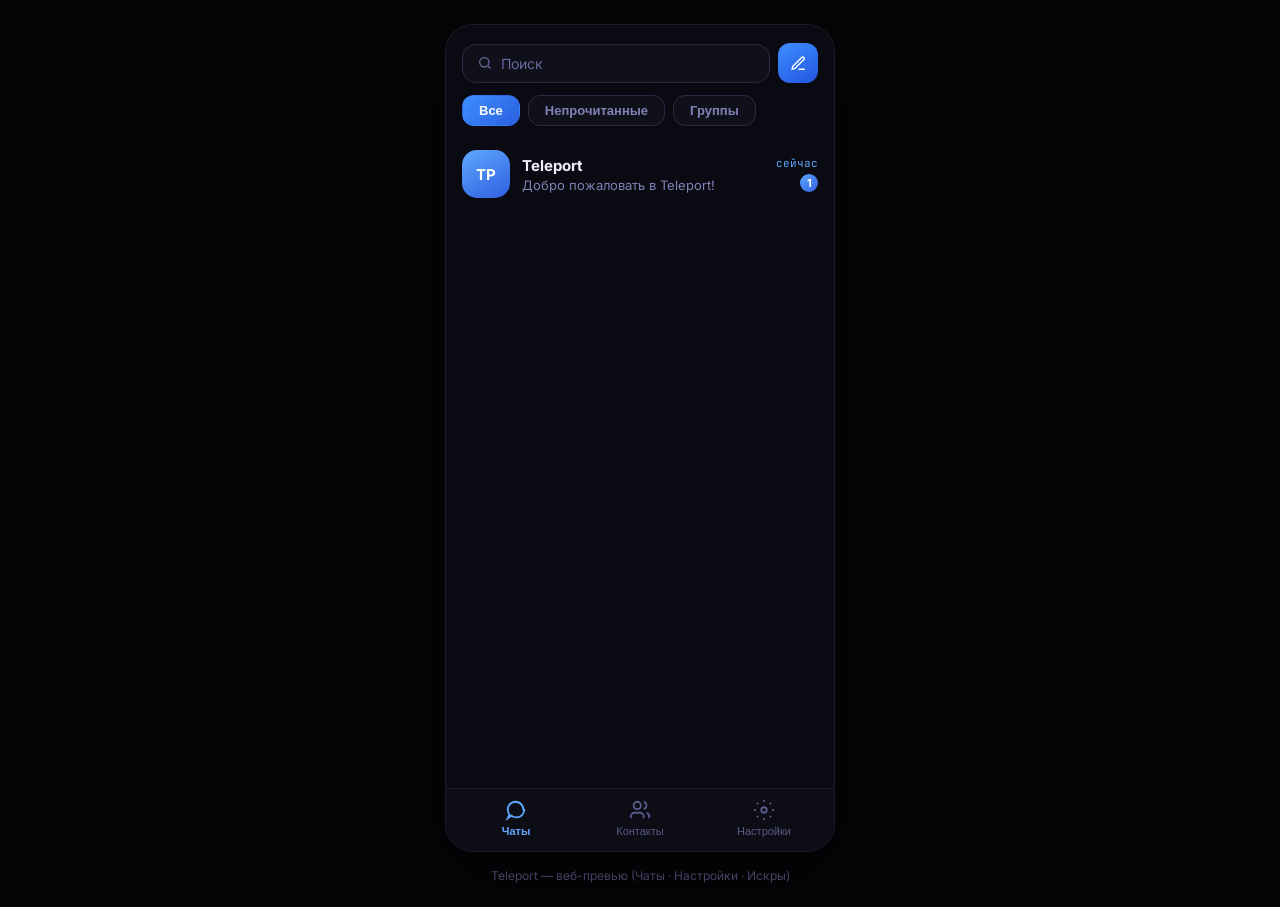
==== web-preview/index.html @ b248bbad "Deploy Teleport: profile UI, pill nav, settings v6, admin, iskry store" ====
<!DOCTYPE html>
<html lang="ru">
<head>
  <meta charset="UTF-8" />
  <meta name="viewport" content="width=device-width, initial-scale=1.0" />
  <title>Teleport — веб-превью</title>
  <link rel="stylesheet" href="https://fonts.googleapis.com/css2?family=Inter:wght@400;600;700;800&family=JetBrains+Mono:wght@400;700&family=Manrope:wght@500;700;800&display=swap" />
  <style>
    * { box-sizing: border-box; margin: 0; padding: 0; }
    body {
      min-height: 100vh; display: flex; align-items: center; justify-content: center;
      background: #050508; font-family: Inter, system-ui, sans-serif; padding: 24px;
    }
    .wrap { display: flex; flex-direction: column; align-items: center; }
    .phone {
      width: 390px; max-width: 100%; height: 844px; max-height: 92vh;
      background: #0A0A12; border-radius: 28px; border: 1px solid #1C1C2C;
      overflow: hidden; display: flex; flex-direction: column;
      box-shadow: 0 24px 80px rgba(0,0,0,.55); position: relative;
    }
    .screen { flex: 1; display: none; flex-direction: column; overflow: hidden; min-height: 0; }
    .screen.active { display: flex; }
    .scroll { flex: 1; overflow-y: auto; }
    .caption { text-align: center; color: #5C5A88; font-size: 12px; margin-top: 16px; }
    .nav {
      display: flex; align-items: center; justify-content: space-around;
      padding: 10px 8px 14px; border-top: 1px solid #1C1C2C; background: #0D0D16; flex-shrink: 0;
    }
    .tab {
      display: flex; flex-direction: column; align-items: center; gap: 4px;
      color: #5C5A88; font-size: 11px; cursor: pointer; min-width: 72px; border: none; background: none;
    }
    .tab.active { color: #5FA8FF; font-weight: 700; }
    .tab svg { width: 22px; height: 22px; }
    /* Chats */
    .top { display: flex; align-items: center; gap: 8px; padding: 18px 16px 12px; }
    .search {
      flex: 1; display: flex; align-items: center; gap: 8px;
      background: #16162380; border: 1px solid #2A2A45; border-radius: 14px;
      padding: 10px 14px; color: #6B69A0; font-size: 14px;
    }
    .compose {
      width: 40px; height: 40px; border-radius: 12px; border: none; cursor: pointer;
      background: linear-gradient(150deg,#3E8EFF,#2255E0);
      display: flex; align-items: center; justify-content: center;
    }
    .filters { display: flex; gap: 8px; padding: 0 16px 14px; overflow-x: auto; }
    .chip {
      font-size: 13px; font-weight: 700; padding: 7px 16px; border-radius: 12px;
      white-space: nowrap; cursor: pointer; border: none;
      background: #16162380; border: 1px solid #2A2A45; color: #8280B4;
    }
    .chip.active { background: linear-gradient(135deg,#3E8EFF,#2A5FE0); color: #fff; border-color: transparent; }
    .chat-row {
      display: flex; align-items: center; gap: 12px; padding: 10px 16px;
      border-radius: 14px; cursor: pointer;
    }
    .chat-row:hover { background: #16162340; }
    .avatar {
      width: 48px; height: 48px; border-radius: 15px;
      display: flex; align-items: center; justify-content: center;
      font-weight: 700; font-size: 15px; color: #fff;
      background: linear-gradient(150deg,#5FA8FF,#2E5FE0);
    }
    .name { font-size: 15px; font-weight: 700; color: #F0EFFF; }
    .msg { font-size: 13px; color: #8280B4; margin-top: 2px; }
    .badge {
      background: linear-gradient(135deg,#5FA8FF,#2E5FE0); color: #fff;
      font-size: 11px; font-weight: 700; min-width: 18px; height: 18px;
      border-radius: 9px; display: flex; align-items: center; justify-content: center;
    }
    /* Settings */
    .st-title {
      font-size: 23px; font-weight: 800; font-family: Manrope, sans-serif;
      color: #F0EFFF; letter-spacing: -0.4px; padding: 20px 18px 4px;
    }
    .st-body { padding: 14px; }
    .st-label {
      font-size: 12px; font-weight: 700; font-family: Manrope, sans-serif;
      color: #5C5A88; letter-spacing: 0.8px; padding: 0 10px 6px;
    }
    .st-card {
      background: #13131F; border: 1px solid #22223A; border-radius: 16px;
      padding: 0 10px; margin-bottom: 20px;
    }
    .st-row {
      display: flex; align-items: center; gap: 12px; padding: 11px 8px; cursor: pointer;
    }
    .st-icon {
      width: 34px; height: 34px; border-radius: 10px;
      display: flex; align-items: center; justify-content: center; flex-shrink: 0;
    }
    .st-row-title { flex: 1; font-size: 15px; font-weight: 600; font-family: Manrope, sans-serif; color: #F0EFFF; }
    .st-divider { height: 1px; background: #1C1C2C; margin-left: 54px; }
    .profile-card {
      display: flex; align-items: center; gap: 12px; background: #13131F;
      border: 1px solid #22223A; border-radius: 16px; padding: 12px 14px;
      margin-bottom: 16px; cursor: pointer;
    }
    .balance-card {
      display: flex; align-items: center; gap: 14px;
      background: linear-gradient(135deg,#221936,#14141C);
      border: 1px solid #2C2A45; border-radius: 16px; padding: 14px 16px;
      margin-bottom: 20px; cursor: pointer;
    }
    .spark {
      width: 34px; height: 34px; border-radius: 50%;
      background: radial-gradient(circle at 35% 30%, #E4FF9C, #C6FF3D 60%, #8FCC1C 100%);
      display: flex; align-items: center; justify-content: center;
      box-shadow: 0 0 18px rgba(198,255,61,0.35);
    }
    .topup {
      background: #C6FF3D; color: #0B0B10; font-size: 13px; font-weight: 700;
      font-family: Manrope, sans-serif; padding: 8px 16px; border-radius: 12px; border: none; cursor: pointer;
    }
    .logout-card {
      background: #13131F; border: 1px solid #2A1F2A; border-radius: 16px;
      padding: 12px 8px; margin-bottom: 14px; cursor: pointer;
    }
    .logout-text { color: #FF7A7A; font-weight: 600; }
  </style>
</head>
<body>
  <div class="wrap">
    <div class="phone">
      <!-- ЧАТЫ -->
      <div class="screen active" id="screen-chats">
        <div class="top">
          <div class="search">
            <svg width="16" height="16" viewBox="0 0 24 24" fill="none" stroke="currentColor" stroke-width="2"><circle cx="11" cy="11" r="7"/><path d="m20 20-3.5-3.5"/></svg>
            <span>Поиск</span>
          </div>
          <button class="compose"><svg width="17" height="17" viewBox="0 0 24 24" fill="none" stroke="#fff" stroke-width="2"><path d="M12 20h9"/><path d="M16.5 3.5a2.1 2.1 0 0 1 3 3L7 19l-4 1 1-4Z"/></svg></button>
        </div>
        <div class="filters">
          <button class="chip active">Все</button>
          <button class="chip">Непрочитанные</button>
          <button class="chip">Группы</button>
        </div>
        <div class="scroll">
          <div class="chat-row" onclick="openChat()">
            <div class="avatar">TP</div>
            <div style="flex:1">
              <div class="name">Teleport</div>
              <div class="msg">Добро пожаловать в Teleport!</div>
            </div>
            <div style="display:flex;flex-direction:column;align-items:flex-end;gap:4px">
              <span style="font-size:11px;font-family:'JetBrains Mono',monospace;color:#5FA8FF">сейчас</span>
              <span class="badge">1</span>
            </div>
          </div>
        </div>
      </div>

      <!-- КОНТАКТЫ -->
      <div class="screen" id="screen-contacts">
        <div class="st-title">Контакты</div>
        <div class="scroll st-body">
          <p style="color:#6B69A0;font-size:14px;padding:8px 10px">Найдите друзей по @username в поиске.</p>
        </div>
      </div>

      <!-- НАСТРОЙКИ -->
      <div class="screen" id="screen-settings">
        <div class="st-title">Настройки</div>
        <div class="scroll st-body">
          <div class="profile-card">
            <div class="avatar" style="width:44px;height:44px;border-radius:14px;font-size:16px">W1</div>
            <div style="flex:1">
              <div class="name" style="font-size:15px">Мой профиль</div>
              <div style="font-size:12px;font-family:'JetBrains Mono',monospace;color:#6B69A0">@w1nst</div>
            </div>
            <svg width="16" height="16" viewBox="0 0 24 24" fill="none" stroke="#4A4870" stroke-width="2"><path d="M9 6l6 6-6 6"/></svg>
          </div>
          <div class="st-label">АККАУНТ</div>
          <div class="st-card">
            <div class="st-row"><div class="st-icon" style="background:linear-gradient(150deg,#5FA8FF,#2E5FE0)">👤</div><div class="st-row-title">Профиль</div><svg width="16" height="16" viewBox="0 0 24 24" fill="none" stroke="#4A4870" stroke-width="2"><path d="M9 6l6 6-6 6"/></svg></div>
            <div class="st-divider"></div>
            <div class="st-row"><div class="st-icon" style="background:linear-gradient(150deg,#7C6FFF,#4A3AD6)">🛡</div><div class="st-row-title">Конфиденциальность</div><svg width="16" height="16" viewBox="0 0 24 24" fill="none" stroke="#4A4870" stroke-width="2"><path d="M9 6l6 6-6 6"/></svg></div>
            <div class="st-divider"></div>
            <div class="st-row"><div class="st-icon" style="background:linear-gradient(150deg,#FF9F5F,#E0692E)">🔔</div><div class="st-row-title">Уведомления</div><div style="width:42px;height:25px;border-radius:13px;background:linear-gradient(135deg,#5FA8FF,#2E5FE0);position:relative"><div style="position:absolute;top:2px;right:2px;width:19px;height:19px;border-radius:50%;background:#fff"></div></div></div>
            <div class="st-divider"></div>
            <div class="st-row"><div class="st-icon" style="background:linear-gradient(150deg,#4FD9A8,#1FA878)">💬</div><div class="st-row-title">Чаты</div><svg width="16" height="16" viewBox="0 0 24 24" fill="none" stroke="#4A4870" stroke-width="2"><path d="M9 6l6 6-6 6"/></svg></div>
            <div class="st-divider"></div>
            <div class="st-row"><div class="st-icon" style="background:linear-gradient(150deg,#5FD1FF,#2E9EE0)">💾</div><div class="st-row-title">Хранилище</div><span style="font-size:13px;color:#6B69A0">2.4/5 ГБ</span></div>
          </div>
          <div class="st-label">АДМИНИСТРИРОВАНИЕ</div>
          <div class="st-card" style="margin-bottom:20px">
            <div class="st-row" onclick="showScreen('admin')"><div class="st-icon" style="background:linear-gradient(150deg,#FF6F9F,#D6316E)">▦</div><div class="st-row-title">Админ-панель</div><svg width="16" height="16" viewBox="0 0 24 24" fill="none" stroke="#4A4870" stroke-width="2"><path d="M9 6l6 6-6 6"/></svg></div>
          </div>
          <div class="balance-card" onclick="showScreen('iskry')">
            <div class="spark"><svg width="16" height="16" viewBox="0 0 24 24"><path d="M12 2C12 8 16 12 22 12C16 12 12 16 12 22C12 16 8 12 2 12C8 12 12 8 12 2Z" fill="#0B0B10"/></svg></div>
            <div style="flex:1">
              <div style="font-size:12px;color:#6B69A0">Баланс</div>
              <div style="font-size:17px;font-weight:800;font-family:Manrope,sans-serif;color:#F0EFFF">1 240 искр</div>
            </div>
            <button class="topup" onclick="event.stopPropagation();showScreen('iskry')">Пополнить</button>
          </div>
          <div class="st-label">ОФОРМЛЕНИЕ</div>
          <div class="st-card">
            <div class="st-row"><div class="st-icon" style="background:linear-gradient(150deg,#B18BFF,#7A52E0)">🌙</div><div class="st-row-title">Тема</div><span style="font-size:13px;color:#6B69A0">Тёмная</span></div>
          </div>
          <div class="logout-card"><div class="st-row"><div class="st-icon" style="background:linear-gradient(150deg,#FF6F6F,#D93A3A)">↪</div><div class="st-row-title logout-text">Выйти</div></div></div>
          <div style="text-align:center;font-size:11px;font-family:'JetBrains Mono',monospace;color:#3F3D5E;padding-bottom:10px">Teleport v6.2.1</div>
        </div>
      </div>

      <!-- АДМИН -->
      <div class="screen" id="screen-admin">
        <div style="display:flex;align-items:center;gap:10px;padding:16px 16px 4px">
          <button onclick="showScreen('settings')" style="width:36px;height:36px;border-radius:11px;border:none;background:rgba(255,255,255,0.05);color:#EDEBFF;cursor:pointer">←</button>
          <div style="font-size:17px;font-weight:700;color:#F5F4FF">Админ-панель</div>
        </div>
        <div class="scroll st-body">
          <div style="display:flex;align-items:center;gap:12px;background:linear-gradient(135deg,#2A1A32,#13131F);border:1px solid #3D2A45;border-radius:16px;padding:14px 16px;margin-bottom:16px">
            <div class="st-icon" style="background:linear-gradient(150deg,#FF6F9F,#D6316E);width:40px;height:40px;border-radius:12px">▦</div>
            <div><div class="name" style="font-size:15px">@w1nst · владелец</div><div style="font-size:12px;color:#6B69A0;margin-top:2px">Статистика сервера</div></div>
          </div>
          <div class="st-label">СЕРВЕР</div>
          <div class="st-card">
            <div class="st-row"><div class="st-row-title">Пользователей</div><span style="font-family:'JetBrains Mono',monospace;color:#6B69A0">12</span></div>
            <div class="st-divider"></div>
            <div class="st-row"><div class="st-row-title">Сообщений сегодня</div><span style="font-family:'JetBrains Mono',monospace;color:#6B69A0">48</span></div>
            <div class="st-divider"></div>
            <div class="st-row"><div class="st-row-title">Онлайн</div><span style="font-family:'JetBrains Mono',monospace;color:#6B69A0">3</span></div>
          </div>
        </div>
      </div>

      <div class="screen" id="screen-iskry">
        <div style="display:flex;align-items:center;gap:10px;padding:16px 16px 4px">
          <button onclick="showScreen('settings')" style="width:36px;height:36px;border-radius:11px;border:none;background:rgba(255,255,255,0.05);color:#EDEBFF;cursor:pointer">←</button>
          <div style="font-size:17px;font-weight:700;color:#F5F4FF">Искры</div>
        </div>
        <div class="scroll" style="padding:14px 16px">
          <div style="border-radius:26px;padding:34px 22px 26px;background:linear-gradient(180deg,#221936,#14141C,#0E0E14);border:1px solid #262635;text-align:center">
            <div style="font-size:11px;font-family:'JetBrains Mono',monospace;color:#8E8CB8;letter-spacing:.08em">ВАШ БАЛАНС</div>
            <div style="display:flex;align-items:center;justify-content:center;gap:12px;margin-top:14px">
              <div class="spark" style="width:48px;height:48px"><svg width="24" height="24" viewBox="0 0 24 24"><path d="M12 2C12 8 16 12 22 12C16 12 12 16 12 22C12 16 8 12 2 12C8 12 12 8 12 2Z" fill="#0B0B10"/></svg></div>
              <span style="font-size:48px;font-weight:700;color:#FAFAFF">1 240</span>
            </div>
            <div style="display:inline-flex;margin-top:12px;font-size:11px;font-family:'JetBrains Mono',monospace;color:#8FCC1C;background:rgba(198,255,61,0.1);padding:4px 10px;border-radius:20px">↑ +180 за неделю</div>
            <div style="display:flex;justify-content:center;gap:12px;margin-top:26px">
              <button style="display:flex;align-items:center;gap:8px;background:#C6FF3D;color:#0B0B10;font-size:14px;font-weight:700;padding:13px 22px;border-radius:16px;border:none;cursor:pointer">+ Купить</button>
              <button style="display:flex;align-items:center;gap:8px;background:rgba(255,255,255,0.06);border:1px solid #2C2C3A;color:#D6D4F5;font-size:14px;font-weight:700;padding:13px 22px;border-radius:16px;cursor:pointer">🎁 Подарить</button>
            </div>
          </div>
          <div style="font-size:11px;font-family:'JetBrains Mono',monospace;color:#54527A;letter-spacing:.08em;margin:24px 0 12px">ВЫБЕРИТЕ ПАКЕТ</div>
          <div style="display:flex;align-items:center;gap:14px;background:linear-gradient(135deg,#251A3E,#1A1230);border:1px solid #7C5CFF;border-radius:18px;padding:16px 18px;margin-bottom:10px;position:relative">
            <span style="position:absolute;top:10px;right:12px;font-size:10px;font-weight:700;color:#fff;background:#7C5CFF;padding:3px 9px;border-radius:8px">ХИТ</span>
            <div class="spark" style="width:48px;height:48px;border-radius:14px;background:rgba(198,255,61,0.12)"><svg width="24" height="24" viewBox="0 0 24 24"><path d="M12 2C12 8 16 12 22 12C16 12 12 16 12 22C12 16 8 12 2 12C8 12 12 8 12 2Z" fill="#C6FF3D"/></svg></div>
            <div style="flex:1"><div style="font-size:20px;font-weight:700;color:#FAFAFF">550 искр</div><div style="font-size:12px;color:#B8ACF0">+50 искр в подарок</div></div>
            <div style="font-size:16px;font-weight:700;color:#FAFAFF">449 ₽</div>
          </div>
          <div style="display:grid;grid-template-columns:repeat(3,1fr);gap:8px">
            <div style="background:#15151D;border:1px solid #232330;border-radius:16px;padding:14px 6px;text-align:center"><div style="color:#C6FF3D">✦</div><div style="font-size:16px;font-weight:700;color:#F5F4FF;margin-top:8px">700</div><div style="font-size:11px;font-family:'JetBrains Mono',monospace;color:#7A78A8">579 ₽</div></div>
            <div style="background:#15151D;border:1px solid #232330;border-radius:16px;padding:14px 6px;text-align:center"><div style="color:#C6FF3D">✦</div><div style="font-size:16px;font-weight:700;color:#F5F4FF;margin-top:8px">1200</div><div style="font-size:11px;font-family:'JetBrains Mono',monospace;color:#7A78A8">899 ₽</div></div>
            <div style="background:#15151D;border:1px solid #232330;border-radius:16px;padding:14px 6px;text-align:center"><div style="color:#C6FF3D">✦</div><div style="font-size:16px;font-weight:700;color:#F5F4FF;margin-top:8px">1300</div><div style="font-size:11px;font-family:'JetBrains Mono',monospace;color:#7A78A8">999 ₽</div></div>
          </div>
        </div>
      </div>

      <!-- ЧАТ -->
      <div class="screen" id="screen-chat">
        <div style="display:flex;align-items:center;gap:12px;padding:16px;border-bottom:1px solid #1C1C2C">
          <button onclick="showScreen('chats')" style="background:none;border:none;color:#5FA8FF;font-size:14px;cursor:pointer">← Назад</button>
          <strong style="color:#F0EFFF">Teleport</strong>
        </div>
        <div class="scroll" style="padding:16px">
          <div style="max-width:88%;background:#161623;border:1px solid #2A2A45;border-radius:16px 16px 16px 4px;padding:12px 14px;color:#F0EFFF;font-size:14px;line-height:1.45;white-space:pre-wrap">Добро пожаловать в Teleport!

Teleport — быстрый и защищённый мессенджер.

• Найдите друзей через поиск (@username)
• Настройте анонимность в «Конфиденциальность»
• Нажмите карандаш, чтобы начать новый чат

Приятного общения!</div>
        </div>
      </div>

      <nav class="nav" id="main-nav">
        <button class="tab active" data-tab="chats" onclick="showScreen('chats')">
          <svg viewBox="0 0 24 24" fill="none" stroke="currentColor" stroke-width="2"><path d="M21 11.5a8.4 8.4 0 0 1-1.9 5.4 8.5 8.5 0 0 1-6.6 3.1 8.4 8.4 0 0 1-5.4-1.9L3 21l1.9-4.1A8.4 8.4 0 0 1 3 11.5a8.5 8.5 0 0 1 3.1-6.6A8.4 8.4 0 0 1 11.5 3a8.5 8.5 0 0 1 6.6 3.1 8.4 8.4 0 0 1 1.9 5.4Z"/></svg>
          <span>Чаты</span>
        </button>
        <button class="tab" data-tab="contacts" onclick="showScreen('contacts')">
          <svg viewBox="0 0 24 24" fill="none" stroke="currentColor" stroke-width="2"><path d="M16 21v-2a4 4 0 0 0-4-4H6a4 4 0 0 0-4 4v2"/><circle cx="9" cy="7" r="4"/><path d="M22 21v-2a4 4 0 0 0-3-3.87"/><path d="M16 3.13a4 4 0 0 1 0 7.75"/></svg>
          <span>Контакты</span>
        </button>
        <button class="tab" data-tab="settings" onclick="showScreen('settings')">
          <svg viewBox="0 0 24 24" fill="none" stroke="currentColor" stroke-width="2"><circle cx="12" cy="12" r="3"/><path d="M12 1v2M12 21v2M4.22 4.22l1.42 1.42M18.36 18.36l1.42 1.42M1 12h2M21 12h2M4.22 19.78l1.42-1.42M18.36 5.64l1.42-1.42"/></svg>
          <span>Настройки</span>
        </button>
      </nav>
    </div>
    <p class="caption">Teleport — веб-превью (Чаты · Настройки · Искры)</p>
  </div>
  <script>
    const mainTabs = ['chats', 'contacts', 'settings'];
    function showScreen(id) {
      document.querySelectorAll('.screen').forEach(s => s.classList.remove('active'));
      document.getElementById('screen-' + id).classList.add('active');
      const nav = document.getElementById('main-nav');
      nav.style.display = (id === 'iskry' || id === 'chat' || id === 'admin') ? 'none' : 'flex';
      document.querySelectorAll('.tab').forEach(t => {
        t.classList.toggle('active', t.dataset.tab === id);
      });
    }
    function openChat() { showScreen('chat'); }
  </script>
</body>
</html>
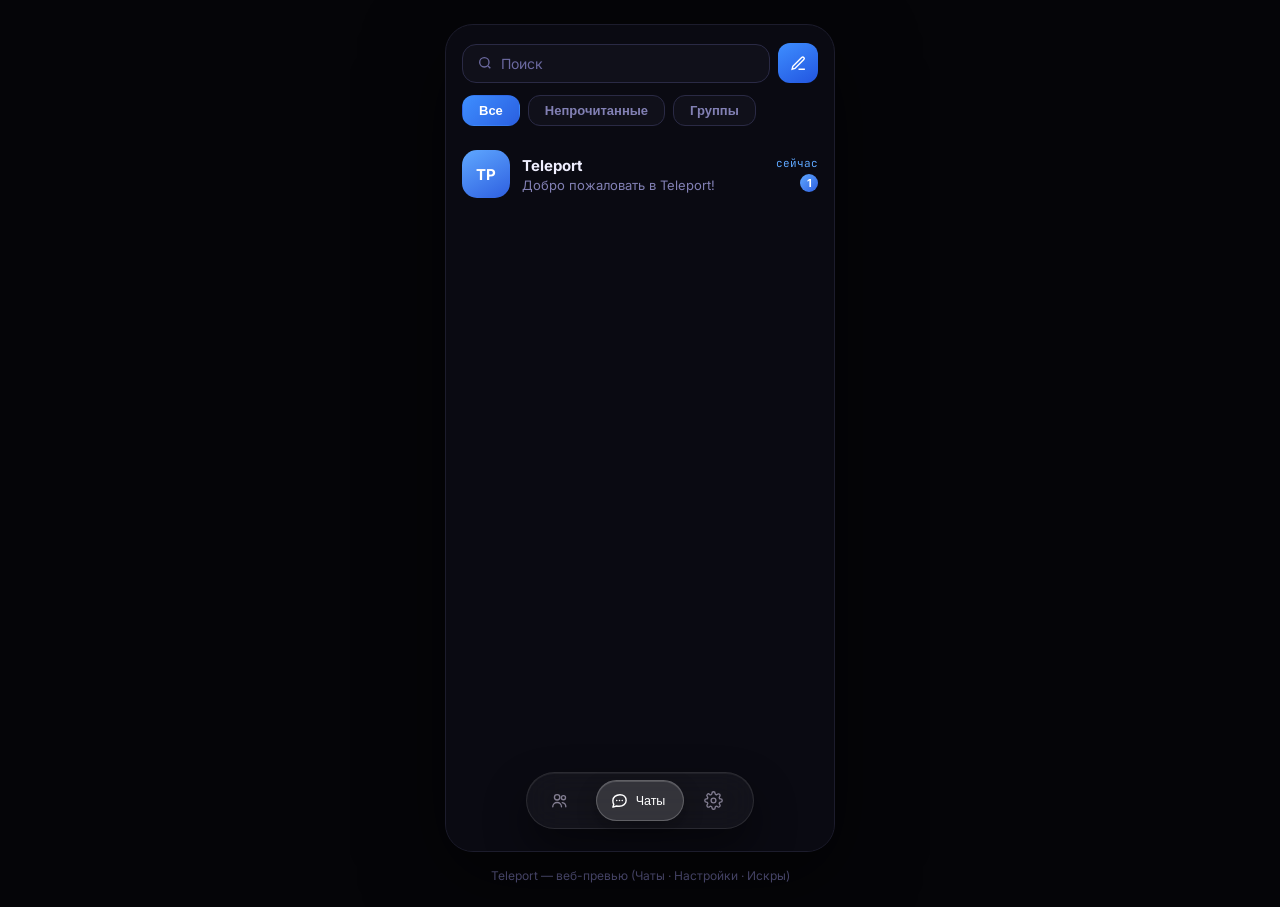
==== commit e6222927: "Teleport: Telegram client without Liquid Glass Co-authored-by: Cursor <cursoragent@cursor.com>" ====
--- a/web-preview/index.html
+++ b/web-preview/index.html
@@ -23,15 +23,40 @@
     .scroll { flex: 1; overflow-y: auto; }
     .caption { text-align: center; color: #5C5A88; font-size: 12px; margin-top: 16px; }
     .nav {
-      display: flex; align-items: center; justify-content: space-around;
-      padding: 10px 8px 14px; border-top: 1px solid #1C1C2C; background: #0D0D16; flex-shrink: 0;
+      display: flex; align-items: center; justify-content: center;
+      padding: 10px 20px 22px; flex-shrink: 0;
+      background: linear-gradient(180deg, transparent, rgba(10,10,18,.95));
+      border-top: none;
+    }
+    .navbar {
+      display: flex; align-items: center; gap: 4px; padding: 7px;
+      border-radius: 999px;
+      background: rgba(255,255,255,.04);
+      backdrop-filter: blur(18px);
+      border: 1px solid rgba(255,255,255,.1);
+      box-shadow: 0 20px 44px rgba(0,0,0,.45), 0 1px 0 rgba(255,255,255,.06) inset;
     }
     .tab {
-      display: flex; flex-direction: column; align-items: center; gap: 4px;
-      color: #5C5A88; font-size: 11px; cursor: pointer; min-width: 72px; border: none; background: none;
-    }
-    .tab.active { color: #5FA8FF; font-weight: 700; }
-    .tab svg { width: 22px; height: 22px; }
+      display: flex; align-items: center; gap: 7px;
+      color: #837E92; font-size: 12.5px; font-weight: 500;
+      cursor: pointer; border: 1px solid transparent; background: none;
+      padding: 10px 15px; border-radius: 999px;
+      transition: padding .3s cubic-bezier(.4,0,.2,1), color .3s ease, background .2s;
+    }
+    .tab svg { width: 19px; height: 19px; flex-shrink: 0; }
+    .tab span {
+      max-width: 0; overflow: hidden; white-space: nowrap; opacity: 0;
+      transition: max-width .3s ease, opacity .25s ease;
+    }
+    .tab.active {
+      color: #fff;
+      background: rgba(255,255,255,.14);
+      border-color: rgba(255,255,255,.22);
+      box-shadow: 0 8px 20px rgba(0,0,0,.3), 0 1px 0 rgba(255,255,255,.15) inset;
+      padding: 10px 18px 10px 13px;
+    }
+    .tab.active span { max-width: 90px; opacity: 1; }
+    .tab.active svg { transform: scale(1.05); }
     /* Chats */
     .top { display: flex; align-items: center; gap: 8px; padding: 18px 16px 12px; }
     .search {
@@ -280,18 +305,20 @@
       </div>
 
       <nav class="nav" id="main-nav">
-        <button class="tab active" data-tab="chats" onclick="showScreen('chats')">
-          <svg viewBox="0 0 24 24" fill="none" stroke="currentColor" stroke-width="2"><path d="M21 11.5a8.4 8.4 0 0 1-1.9 5.4 8.5 8.5 0 0 1-6.6 3.1 8.4 8.4 0 0 1-5.4-1.9L3 21l1.9-4.1A8.4 8.4 0 0 1 3 11.5a8.5 8.5 0 0 1 3.1-6.6A8.4 8.4 0 0 1 11.5 3a8.5 8.5 0 0 1 6.6 3.1 8.4 8.4 0 0 1 1.9 5.4Z"/></svg>
-          <span>Чаты</span>
-        </button>
-        <button class="tab" data-tab="contacts" onclick="showScreen('contacts')">
-          <svg viewBox="0 0 24 24" fill="none" stroke="currentColor" stroke-width="2"><path d="M16 21v-2a4 4 0 0 0-4-4H6a4 4 0 0 0-4 4v2"/><circle cx="9" cy="7" r="4"/><path d="M22 21v-2a4 4 0 0 0-3-3.87"/><path d="M16 3.13a4 4 0 0 1 0 7.75"/></svg>
-          <span>Контакты</span>
-        </button>
-        <button class="tab" data-tab="settings" onclick="showScreen('settings')">
-          <svg viewBox="0 0 24 24" fill="none" stroke="currentColor" stroke-width="2"><circle cx="12" cy="12" r="3"/><path d="M12 1v2M12 21v2M4.22 4.22l1.42 1.42M18.36 18.36l1.42 1.42M1 12h2M21 12h2M4.22 19.78l1.42-1.42M18.36 5.64l1.42-1.42"/></svg>
-          <span>Настройки</span>
-        </button>
+        <div class="navbar">
+          <button class="tab" data-tab="contacts" onclick="showScreen('contacts')">
+            <svg viewBox="0 0 24 24" fill="none" stroke="currentColor" stroke-width="1.7" stroke-linecap="round" stroke-linejoin="round"><circle cx="9" cy="8" r="3.4"/><path d="M3.5 20c0-3.2 2.5-5.5 5.5-5.5s5.5 2.3 5.5 5.5"/><circle cx="17" cy="8.5" r="2.6"/><path d="M15.5 14.7c2.6.4 4.5 2.4 4.5 5.3"/></svg>
+            <span>Контакты</span>
+          </button>
+          <button class="tab active" data-tab="chats" onclick="showScreen('chats')">
+            <svg viewBox="0 0 24 24" fill="none" stroke="currentColor" stroke-width="1.7" stroke-linecap="round" stroke-linejoin="round"><path d="M20 12c0 4-3.8 7-8.5 7-1 0-2-.13-2.9-.38L4 20l1.15-3.4C4.42 15.4 4 13.75 4 12c0-4 3.8-7 8.5-7S20 8 20 12Z"/><circle cx="8.7" cy="12" r=".9" fill="currentColor" stroke="none"/><circle cx="12" cy="12" r=".9" fill="currentColor" stroke="none"/><circle cx="15.3" cy="12" r=".9" fill="currentColor" stroke="none"/></svg>
+            <span>Чаты</span>
+          </button>
+          <button class="tab" data-tab="settings" onclick="showScreen('settings')">
+            <svg viewBox="0 0 24 24" fill="none" stroke="currentColor" stroke-width="1.7" stroke-linecap="round" stroke-linejoin="round"><circle cx="12" cy="12" r="3"/><path d="M19.4 15a1.65 1.65 0 0 0 .33 1.82l.06.06a2 2 0 1 1-2.83 2.83l-.06-.06a1.65 1.65 0 0 0-1.82-.33 1.65 1.65 0 0 0-1 1.51V21a2 2 0 0 1-4 0v-.09A1.65 1.65 0 0 0 9 19.4a1.65 1.65 0 0 0-1.82.33l-.06.06a2 2 0 1 1-2.83-2.83l.06-.06A1.65 1.65 0 0 0 4.6 15a1.65 1.65 0 0 0-1.51-1H3a2 2 0 0 1 0-4h.09A1.65 1.65 0 0 0 4.6 9a1.65 1.65 0 0 0-.33-1.82l-.06-.06a2 2 0 1 1 2.83-2.83l.06.06A1.65 1.65 0 0 0 9 4.6a1.65 1.65 0 0 0 1-1.51V3a2 2 0 0 1 4 0v.09a1.65 1.65 0 0 0 1 1.51 1.65 1.65 0 0 0 1.82-.33l.06-.06a2 2 0 1 1 2.83 2.83l-.06.06A1.65 1.65 0 0 0 19.4 9a1.65 1.65 0 0 0 1.51 1H21a2 2 0 0 1 0 4h-.09a1.65 1.65 0 0 0-1.51 1z"/></svg>
+            <span>Настройки</span>
+          </button>
+        </div>
       </nav>
     </div>
     <p class="caption">Teleport — веб-превью (Чаты · Настройки · Искры)</p>
